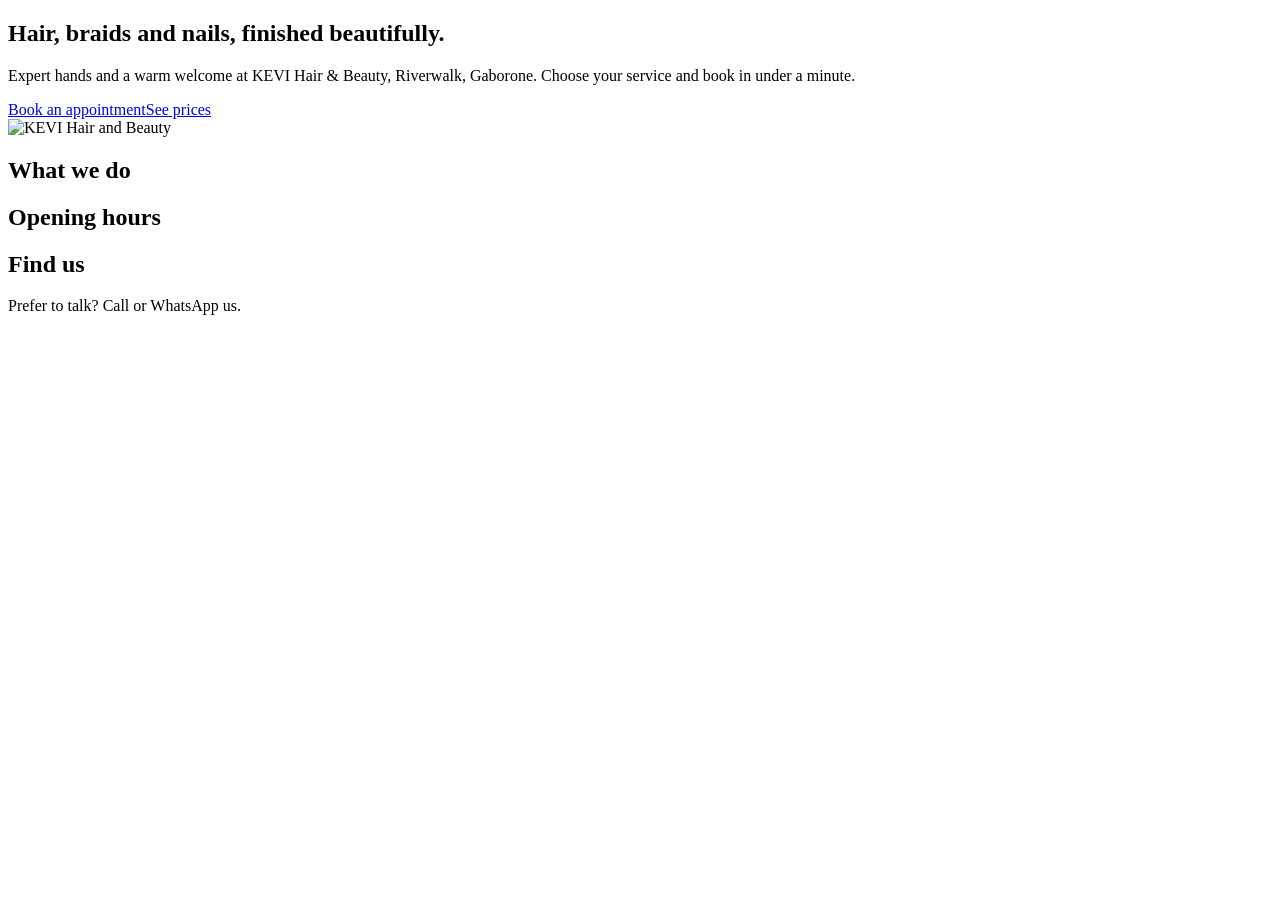
==== index.html @ 5c6771fe "Create index.html" ====
<!doctype html><html lang="en"><head><title>KEVI Hair & Beauty | Riverwalk, Gaborone</title><meta name="description" content="Hair cuts, braids and nail services at Riverwalk, Gaborone. Book online."><meta charset="utf-8"><meta name="viewport" content="width=device-width,initial-scale=1"><link rel="icon" href="assets/logo.png"><link rel="preconnect" href="https://fonts.googleapis.com"><link rel="preconnect" href="https://fonts.gstatic.com" crossorigin><link href="https://fonts.googleapis.com/css2?family=Cormorant+Garamond:wght@500;600&family=Jost:wght@400;500&display=swap" rel="stylesheet"><link rel="stylesheet" href="css/style.css"></head><body><header id="site-header"></header><main><section class="hero"><div class="wrap hero-in"><div><h1>Hair, braids and nails, finished beautifully.</h1><p>Expert hands and a warm welcome at KEVI Hair &amp; Beauty, Riverwalk, Gaborone. Choose your service and book in under a minute.</p><a class="btn" href="booking.html">Book an appointment</a><a class="btn ghost" href="pricing.html">See prices</a></div><img class="hero-logo" src="assets/logo.png" alt="KEVI Hair and Beauty"></div></section>
<section class="wrap"><h2>What we do</h2><div class="grid" data-r="cats"></div></section>
<section class="band"><div class="wrap two"><div><h2>Opening hours</h2><ul class="hours" data-r="hours"></ul></div><div><h2>Find us</h2><p data-addr></p><p>Prefer to talk? Call or WhatsApp us.</p><p data-phone></p></div></div></section></main><footer id="site-footer"></footer><script src="js/data.js"></script><script src="js/main.js"></script></body></html>
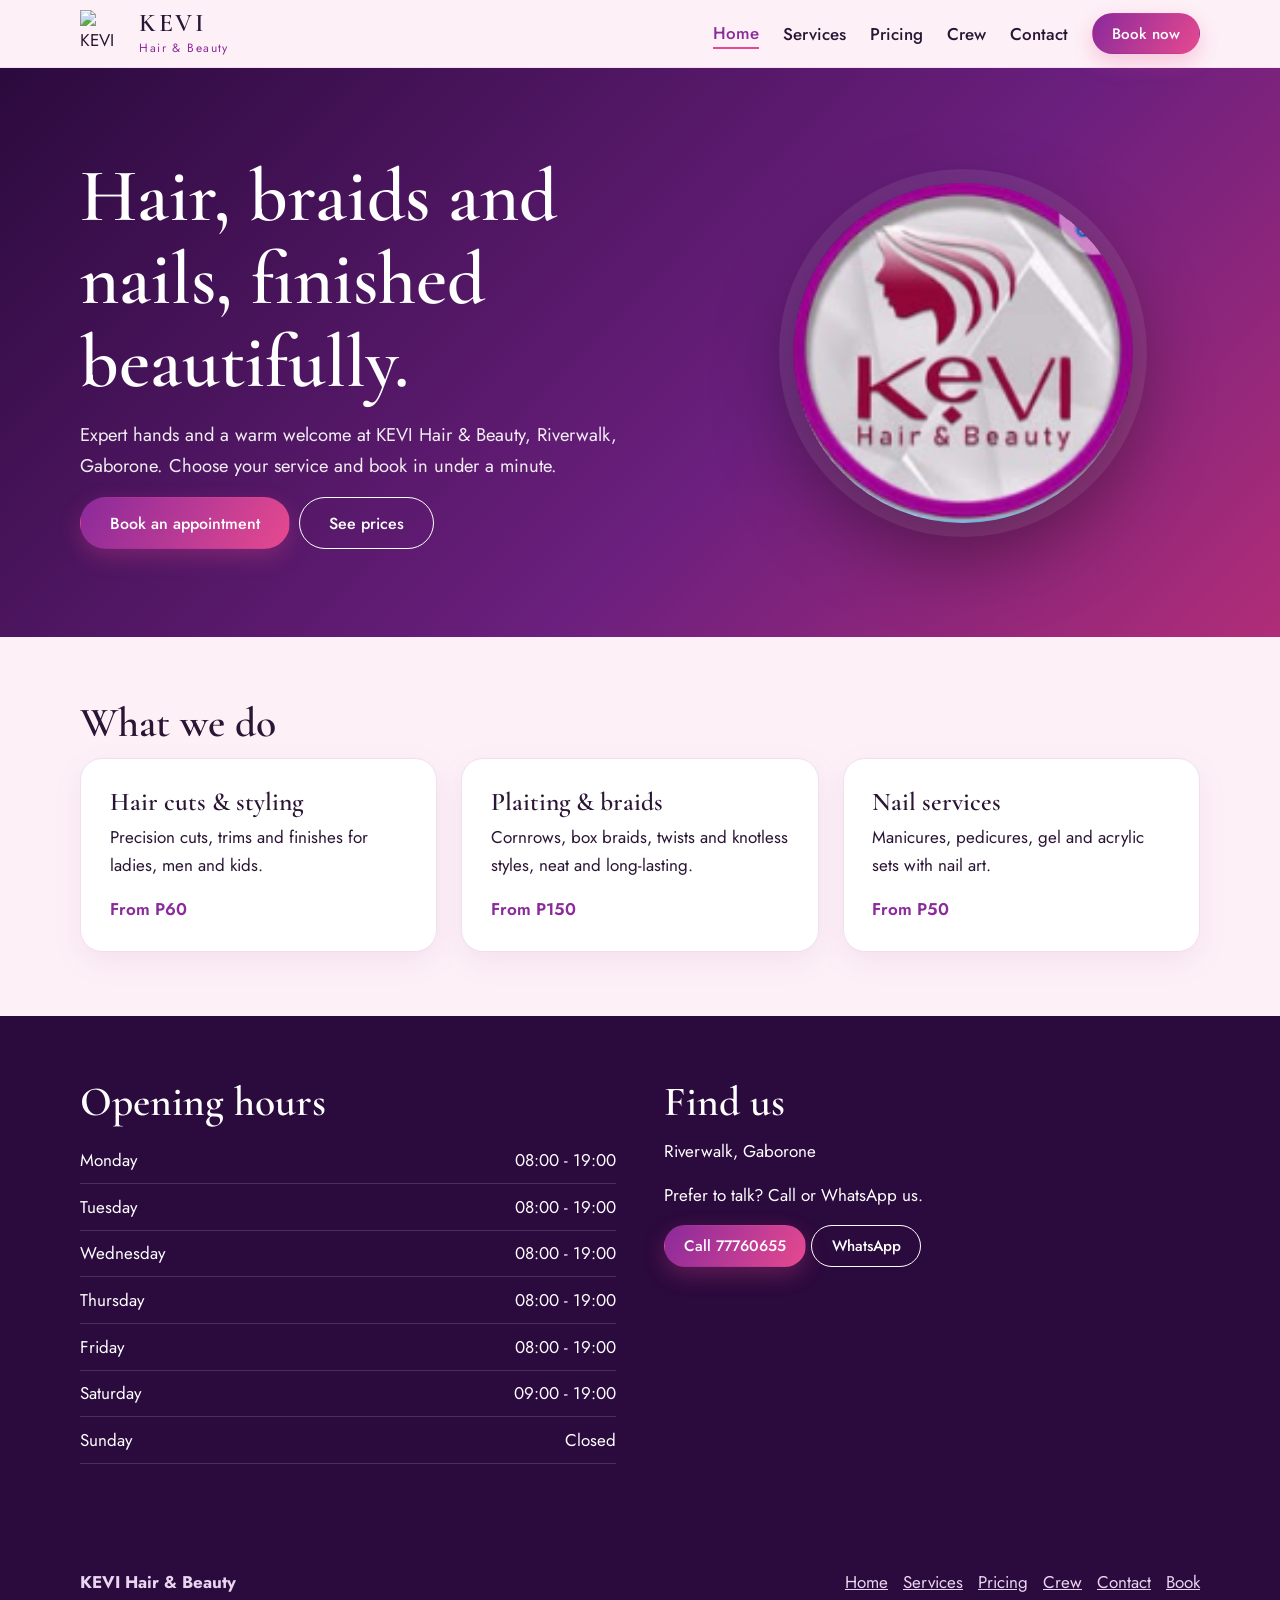
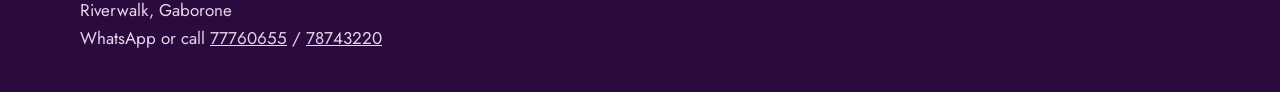
==== commit bf1eb955: "Update index.html" ====
--- a/index.html
+++ b/index.html
@@ -1,3 +1,3 @@
-<!doctype html><html lang="en"><head><title>KEVI Hair & Beauty | Riverwalk, Gaborone</title><meta name="description" content="Hair cuts, braids and nail services at Riverwalk, Gaborone. Book online."><meta charset="utf-8"><meta name="viewport" content="width=device-width,initial-scale=1"><link rel="icon" href="assets/logo.png"><link rel="preconnect" href="https://fonts.googleapis.com"><link rel="preconnect" href="https://fonts.gstatic.com" crossorigin><link href="https://fonts.googleapis.com/css2?family=Cormorant+Garamond:wght@500;600&family=Jost:wght@400;500&display=swap" rel="stylesheet"><link rel="stylesheet" href="css/style.css"></head><body><header id="site-header"></header><main><section class="hero"><div class="wrap hero-in"><div><h1>Hair, braids and nails, finished beautifully.</h1><p>Expert hands and a warm welcome at KEVI Hair &amp; Beauty, Riverwalk, Gaborone. Choose your service and book in under a minute.</p><a class="btn" href="booking.html">Book an appointment</a><a class="btn ghost" href="pricing.html">See prices</a></div><img class="hero-logo" src="assets/logo.png" alt="KEVI Hair and Beauty"></div></section>
+<!doctype html><html lang="en"><head><title>KEVI Hair & Beauty | Riverwalk, Gaborone</title><meta name="description" content="Hair cuts, braids and nail services at Riverwalk, Gaborone. Book online."><meta charset="utf-8"><meta name="viewport" content="width=device-width,initial-scale=1"><link rel="icon" href="logo.png"><link rel="preconnect" href="https://fonts.googleapis.com"><link rel="preconnect" href="https://fonts.gstatic.com" crossorigin><link href="https://fonts.googleapis.com/css2?family=Cormorant+Garamond:wght@500;600&family=Jost:wght@400;500&display=swap" rel="stylesheet"><link rel="stylesheet" href="style.css"></head><body><header id="site-header"></header><main><section class="hero"><div class="wrap hero-in"><div><h1>Hair, braids and nails, finished beautifully.</h1><p>Expert hands and a warm welcome at KEVI Hair &amp; Beauty, Riverwalk, Gaborone. Choose your service and book in under a minute.</p><a class="btn" href="booking.html">Book an appointment</a><a class="btn ghost" href="pricing.html">See prices</a></div><img class="hero-logo" src="logo.png" alt="KEVI Hair and Beauty"></div></section>
 <section class="wrap"><h2>What we do</h2><div class="grid" data-r="cats"></div></section>
-<section class="band"><div class="wrap two"><div><h2>Opening hours</h2><ul class="hours" data-r="hours"></ul></div><div><h2>Find us</h2><p data-addr></p><p>Prefer to talk? Call or WhatsApp us.</p><p data-phone></p></div></div></section></main><footer id="site-footer"></footer><script src="js/data.js"></script><script src="js/main.js"></script></body></html>
+<section class="band"><div class="wrap two"><div><h2>Opening hours</h2><ul class="hours" data-r="hours"></ul></div><div><h2>Find us</h2><p data-addr></p><p>Prefer to talk? Call or WhatsApp us.</p><p data-phone></p></div></div></section></main><footer id="site-footer"></footer><script src="data.js"></script><script src="main.js"></script></body></html>
--- a/style.css
+++ b/style.css
@@ -0,0 +1,70 @@
+:root{--plum:#2b0a3d;--purple:#8b2a9b;--pink:#e6498f;--blush:#fdf1f7;--mist:#f1dff0;--ink:#2a1535;--mute:#6f5a7a}
+*{box-sizing:border-box;margin:0}
+html{scroll-behavior:smooth}
+body{font:17px/1.65 Jost,system-ui,sans-serif;color:var(--ink);background:var(--blush)}
+h1,h2,h3,.brand span{font-family:'Cormorant Garamond',Georgia,serif;line-height:1.1;font-weight:600}
+h1{font-size:clamp(2.7rem,6vw,4.7rem);margin-bottom:1rem}h2{font-size:clamp(1.9rem,3.5vw,2.6rem);margin-bottom:.7rem}h3{font-size:1.6rem;margin-bottom:.4rem}
+p{margin-bottom:1rem}img{max-width:100%;display:block}a{color:inherit}
+.wrap{width:min(1120px,92%);margin-inline:auto}
+section{padding:4rem 0}
+header{position:sticky;top:0;z-index:20;background:rgba(253,241,247,.93);backdrop-filter:blur(10px);border-bottom:1px solid var(--mist)}
+.bar{display:flex;align-items:center;justify-content:space-between;gap:1rem;padding:.6rem 0}
+.brand{display:flex;align-items:center;gap:.7rem;text-decoration:none}
+.brand span{font-size:1.6rem;letter-spacing:.1em;display:flex;flex-direction:column;line-height:1}
+.brand small{font:400 .75rem Jost,sans-serif;letter-spacing:.12em;color:var(--purple);margin-top:.2rem}
+nav{display:flex;align-items:center;gap:1.5rem}
+nav a{text-decoration:none;font-weight:500}
+nav a[aria-current]{color:var(--purple);border-bottom:2px solid var(--pink)}
+.burger{display:none;background:none;border:0;font-size:1.7rem;color:var(--purple);cursor:pointer}
+.btn{display:inline-block;padding:.85rem 1.8rem;border-radius:99px;background:linear-gradient(120deg,var(--purple),var(--pink));color:#fff;text-decoration:none;font:500 1rem Jost,sans-serif;border:1.5px solid transparent;cursor:pointer;box-shadow:0 8px 22px rgba(230,73,143,.28)}
+.btn.sm{padding:.55rem 1.2rem;font-size:.95rem}
+.btn.ghost{background:transparent;border-color:currentColor;box-shadow:none}
+.hero{background:linear-gradient(135deg,#2b0a3d,#6b1f7e 60%,#b02d78);color:#fff;padding:5.5rem 0;position:relative;overflow:hidden}
+.hero .wrap{position:relative;z-index:1}
+.hero-in{display:grid;grid-template-columns:1.3fr 1fr;gap:2rem;align-items:center}
+.hero p{max-width:34rem;font-size:1.15rem;opacity:.92}
+.hero .btn+.btn{margin-left:.6rem}
+.hero-logo{width:min(340px,80%);justify-self:center;border-radius:50%;box-shadow:0 0 0 14px rgba(255,255,255,.08),0 30px 80px rgba(0,0,0,.4)}
+#scene{position:absolute;top:0;right:0;width:55%;height:100%;z-index:0}
+.grid{display:grid;grid-template-columns:repeat(auto-fit,minmax(260px,1fr));gap:1.5rem}
+.card{background:#fff;border:1px solid var(--mist);border-radius:22px;padding:1.8rem;text-decoration:none;display:block;box-shadow:0 10px 30px rgba(139,42,155,.08)}
+a.card:hover{border-color:var(--pink)}
+.from{color:var(--purple);font-weight:600}
+.band{background:var(--plum);color:#fff}
+.two{display:grid;grid-template-columns:1fr 1fr;gap:3rem}
+.hours,.list{list-style:none;padding:0}
+.hours li{display:flex;justify-content:space-between;padding:.55rem 0;border-bottom:1px solid rgba(255,255,255,.15)}
+.card .hours li{border-color:var(--mist)}
+.cat{display:grid;grid-template-columns:1fr 1.4fr;gap:3rem;padding:3rem 0;border-top:1px solid var(--mist)}
+.list li{display:flex;justify-content:space-between;gap:1rem;padding:.8rem 0;border-bottom:1px solid var(--mist)}
+.list li span:last-child{font-weight:600;color:var(--purple);white-space:nowrap}
+.avatar{width:96px;height:96px;border-radius:50%;background:linear-gradient(135deg,var(--purple),var(--pink));color:#fff;display:grid;place-items:center;font:600 2.4rem 'Cormorant Garamond',serif;margin-bottom:1rem;overflow:hidden}
+.avatar img{width:100%;height:100%;object-fit:cover}
+.form{display:grid;grid-template-columns:1.2fr .8fr;gap:2rem;align-items:start}
+.form .card+.card{position:sticky;top:90px}
+.chk{display:grid;grid-template-columns:auto 1fr auto;gap:.7rem;align-items:center;padding:.6rem 0;border-bottom:1px solid var(--mist);cursor:pointer}
+.chk em{font-style:normal;color:var(--mute);font-size:.9rem}
+.chk input{width:auto;accent-color:var(--purple)}
+.form h3{margin-top:1rem}
+input,select,textarea{width:100%;padding:.8rem 1rem;border:1.5px solid var(--mist);border-radius:14px;font:inherit;background:#fff;color:inherit}
+label.f{display:block;margin:1rem 0 .3rem;font-weight:500}
+.slots{display:flex;flex-wrap:wrap;gap:.5rem}
+.slot{padding:.5rem .95rem;border-radius:99px;border:1.5px solid var(--mist);background:#fff;font:inherit;cursor:pointer}
+.slot[aria-pressed=true]{background:var(--purple);color:#fff;border-color:var(--purple)}
+.slot:disabled{opacity:.35;cursor:not-allowed;text-decoration:line-through}
+.hint{color:var(--mute);font-size:.95rem}
+#err{color:#b0124f;font-weight:500;margin:.8rem 0 0}
+.map{width:100%;height:340px;border:0;border-radius:22px}
+.done{max-width:560px;margin:auto;text-align:center}
+footer{background:var(--plum);color:#e9d5f0;padding:2.5rem 0}
+.foot{display:flex;flex-wrap:wrap;justify-content:space-between;gap:1.5rem}
+:focus-visible{outline:3px solid var(--pink);outline-offset:2px}
+@media(max-width:760px){
+.burger{display:block}
+nav{display:none;position:absolute;top:100%;left:0;right:0;flex-direction:column;align-items:flex-start;background:var(--blush);padding:1.2rem 4%;gap:1rem;border-bottom:1px solid var(--mist)}
+header.open nav{display:flex}
+.hero-in,.two,.cat,.form{grid-template-columns:1fr}
+.hero-logo{width:180px;justify-self:start}
+#scene{width:100%;opacity:.45}
+.form .card+.card{position:static}}
+@media(prefers-reduced-motion:reduce){html{scroll-behavior:auto}}
